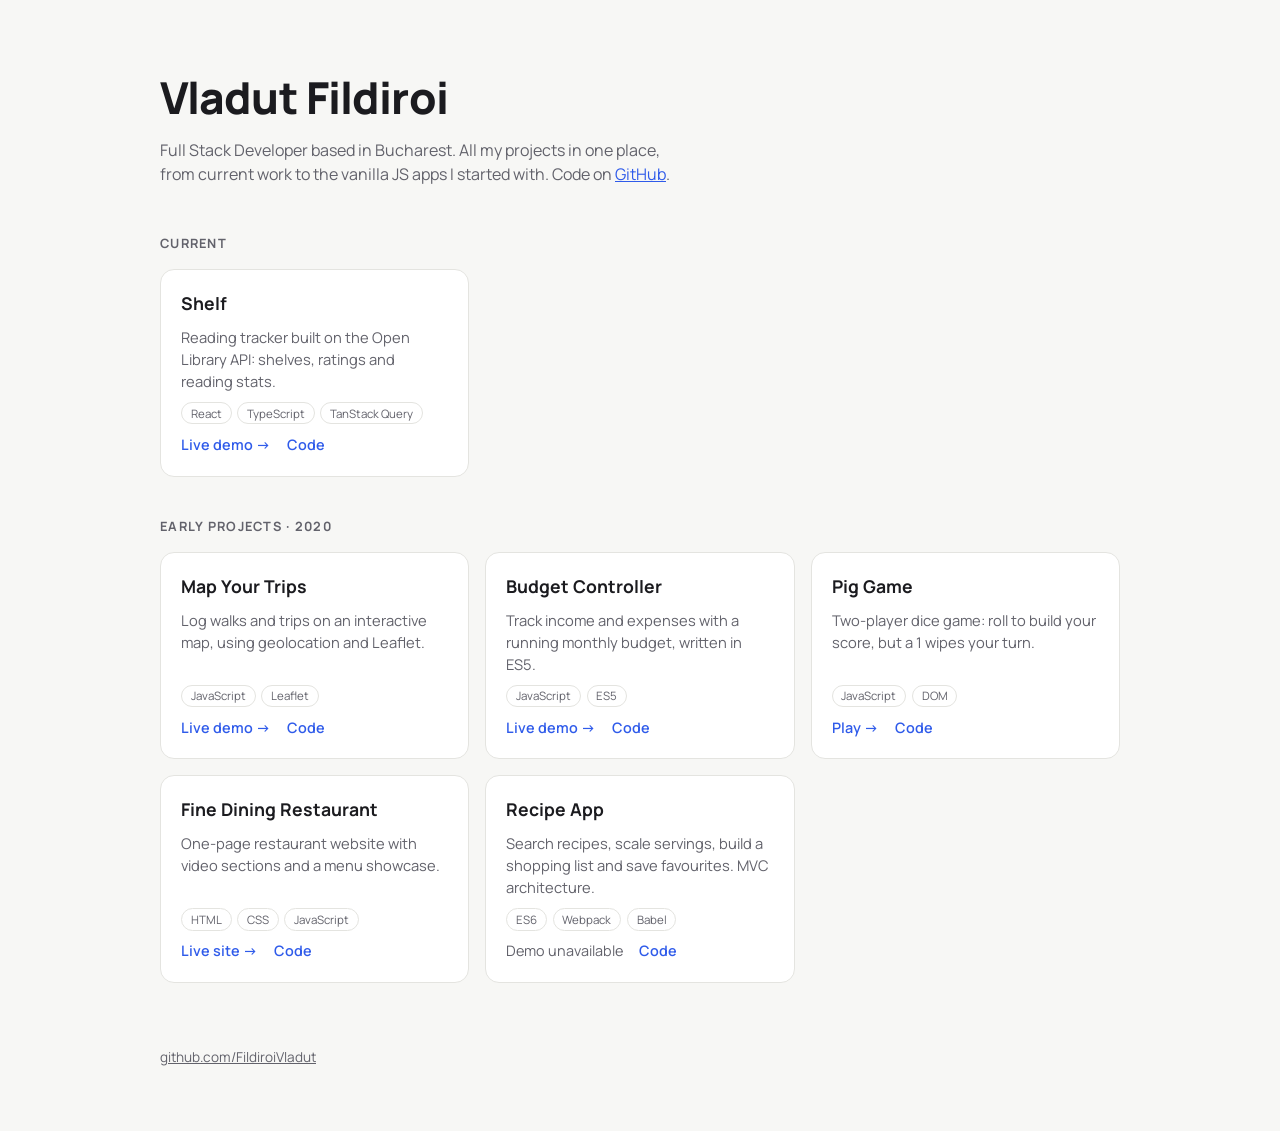
==== index.html @ 04235f8f "Add projects hub page; move restaurant site to /restaurant" ====
<!DOCTYPE html>
<html lang="en">
  <head>
    <meta charset="UTF-8" />
    <meta name="viewport" content="width=device-width, initial-scale=1.0" />
    <title>Vladut Fildiroi · Projects</title>
    <meta name="description" content="Projects by Vladut Fildiroi: web apps, games and experiments." />
    <link rel="preconnect" href="https://fonts.googleapis.com" />
    <link
      href="https://fonts.googleapis.com/css2?family=Manrope:wght@400;600;800&display=swap"
      rel="stylesheet"
    />
    <style>
      :root {
        --bg: #f7f7f5;
        --card: #ffffff;
        --text: #1b1b1f;
        --muted: #62626b;
        --line: #e4e4e0;
        --accent: #2f5bea;
      }
      @media (prefers-color-scheme: dark) {
        :root {
          --bg: #121214;
          --card: #1b1b1f;
          --text: #ececef;
          --muted: #9a9aa3;
          --line: #2a2a30;
          --accent: #7b9bff;
        }
      }
      * { box-sizing: border-box; margin: 0; }
      body {
        font-family: "Manrope", system-ui, sans-serif;
        background: var(--bg);
        color: var(--text);
        line-height: 1.5;
        padding: 4rem 1.25rem;
      }
      main { max-width: 960px; margin: 0 auto; }
      header { margin-bottom: 3rem; }
      h1 { font-size: clamp(2rem, 5vw, 2.75rem); font-weight: 800; letter-spacing: -0.02em; }
      header p { color: var(--muted); margin-top: 0.5rem; max-width: 52ch; }
      header a { color: var(--accent); }
      h2 {
        font-size: 0.8rem; text-transform: uppercase; letter-spacing: 0.1em;
        color: var(--muted); margin: 2.5rem 0 1rem;
      }
      .grid { display: grid; gap: 1rem; grid-template-columns: repeat(auto-fill, minmax(270px, 1fr)); }
      .card {
        background: var(--card); border: 1px solid var(--line); border-radius: 14px;
        padding: 1.25rem; display: flex; flex-direction: column; gap: 0.6rem;
        transition: transform 0.15s ease, border-color 0.15s ease;
      }
      .card:hover { transform: translateY(-2px); border-color: var(--accent); }
      .card h3 { font-size: 1.1rem; }
      .card p { color: var(--muted); font-size: 0.92rem; flex: 1; }
      .tags { display: flex; flex-wrap: wrap; gap: 0.35rem; }
      .tags span {
        font-size: 0.72rem; border: 1px solid var(--line); border-radius: 999px;
        padding: 0.1rem 0.55rem; color: var(--muted);
      }
      .links { display: flex; gap: 1rem; font-weight: 600; font-size: 0.9rem; }
      .links a { color: var(--accent); text-decoration: none; }
      .links a:hover { text-decoration: underline; }
      .links .off { color: var(--muted); font-weight: 400; }
      footer { margin-top: 4rem; color: var(--muted); font-size: 0.85rem; }
      footer a { color: inherit; }
    </style>
  </head>
  <body>
    <main>
      <header>
        <h1>Vladut Fildiroi</h1>
        <p>
          Full Stack Developer based in Bucharest. All my projects in one place, from current work
          to the vanilla JS apps I started with. Code on
          <a href="https://github.com/FildiroiVladut">GitHub</a>.
        </p>
      </header>

      <h2>Current</h2>
      <section class="grid">
        <article class="card">
          <h3>Shelf</h3>
          <p>Reading tracker built on the Open Library API: shelves, ratings and reading stats.</p>
          <div class="tags"><span>React</span><span>TypeScript</span><span>TanStack Query</span></div>
          <div class="links">
            <a href="https://shelf-ashen.vercel.app">Live demo →</a>
            <a href="https://github.com/FildiroiVladut/shelf">Code</a>
          </div>
        </article>
      </section>

      <h2>Early projects · 2020</h2>
      <section class="grid">
        <article class="card">
          <h3>Map Your Trips</h3>
          <p>Log walks and trips on an interactive map, using geolocation and Leaflet.</p>
          <div class="tags"><span>JavaScript</span><span>Leaflet</span></div>
          <div class="links">
            <a href="mapYourTrips/">Live demo →</a>
            <a href="https://github.com/FildiroiVladut/mapYourTrips">Code</a>
          </div>
        </article>
        <article class="card">
          <h3>Budget Controller</h3>
          <p>Track income and expenses with a running monthly budget, written in ES5.</p>
          <div class="tags"><span>JavaScript</span><span>ES5</span></div>
          <div class="links">
            <a href="BudgetControllApp/">Live demo →</a>
            <a href="https://github.com/FildiroiVladut/BudgetControllApp">Code</a>
          </div>
        </article>
        <article class="card">
          <h3>Pig Game</h3>
          <p>Two-player dice game: roll to build your score, but a 1 wipes your turn.</p>
          <div class="tags"><span>JavaScript</span><span>DOM</span></div>
          <div class="links">
            <a href="PigGame/">Play →</a>
            <a href="https://github.com/FildiroiVladut/PigGame">Code</a>
          </div>
        </article>
        <article class="card">
          <h3>Fine Dining Restaurant</h3>
          <p>One-page restaurant website with video sections and a menu showcase.</p>
          <div class="tags"><span>HTML</span><span>CSS</span><span>JavaScript</span></div>
          <div class="links">
            <a href="restaurant/">Live site →</a>
            <a href="https://github.com/FildiroiVladut/fildiroivladut.github.io/tree/master/restaurant">Code</a>
          </div>
        </article>
        <article class="card">
          <h3>Recipe App</h3>
          <p>Search recipes, scale servings, build a shopping list and save favourites. MVC architecture.</p>
          <div class="tags"><span>ES6</span><span>Webpack</span><span>Babel</span></div>
          <div class="links">
            <span class="off">Demo unavailable</span>
            <a href="https://github.com/FildiroiVladut/recipeApp">Code</a>
          </div>
        </article>
      </section>

      <footer>
        <a href="https://github.com/FildiroiVladut">github.com/FildiroiVladut</a>
      </footer>
    </main>
  </body>
</html>
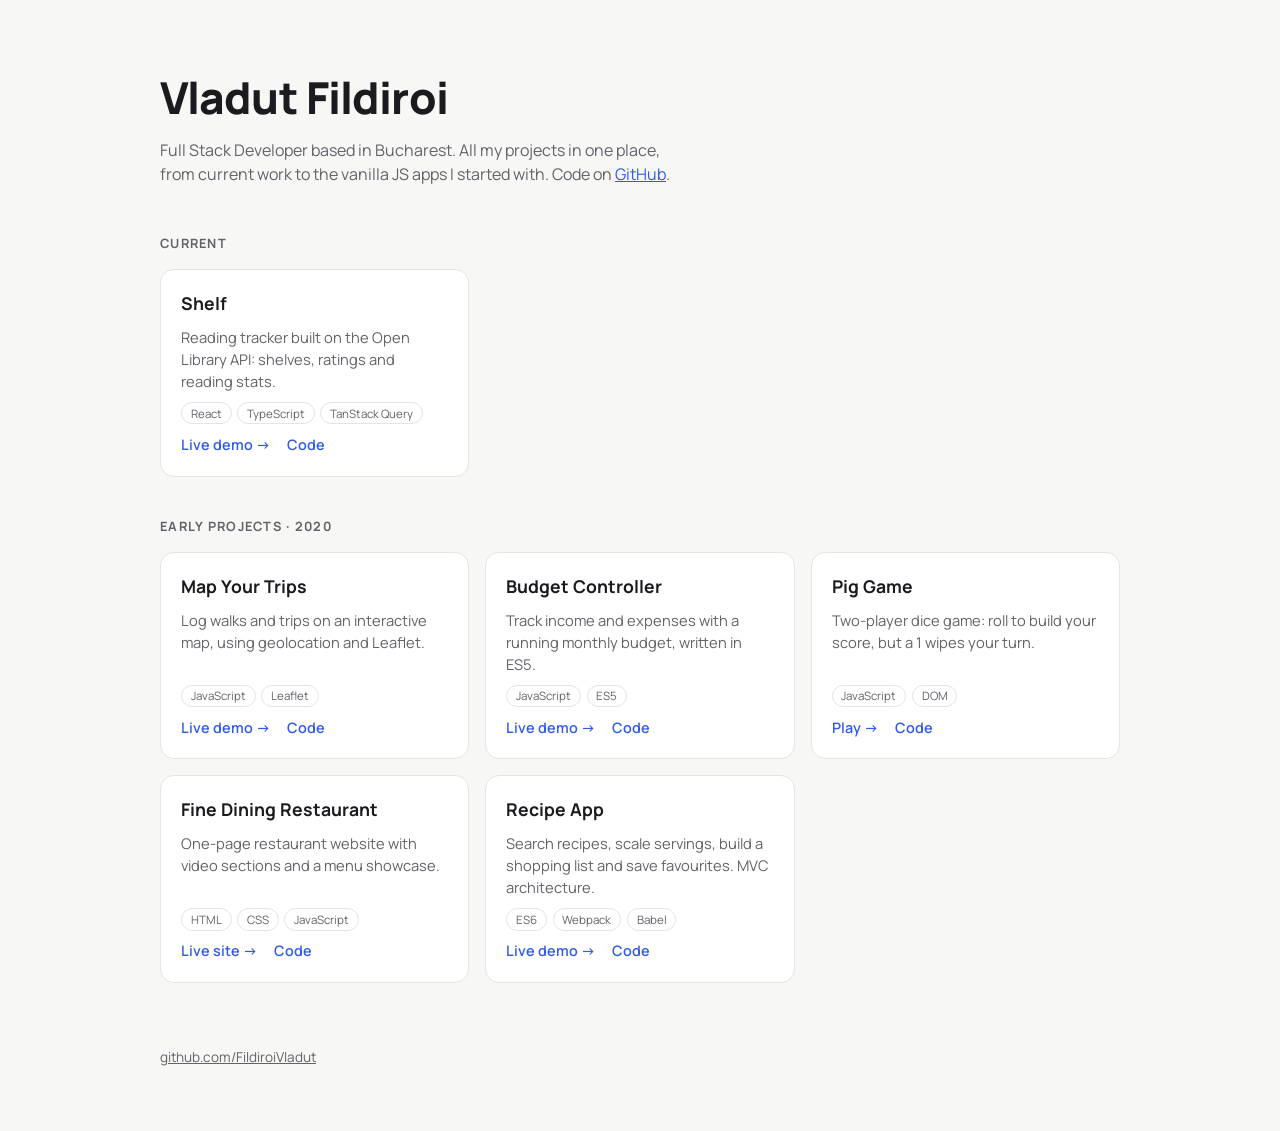
==== commit 4aae892c: "Link recipeApp live demo" ====
--- a/index.html
+++ b/index.html
@@ -63,8 +63,7 @@
       .links { display: flex; gap: 1rem; font-weight: 600; font-size: 0.9rem; }
       .links a { color: var(--accent); text-decoration: none; }
       .links a:hover { text-decoration: underline; }
-      .links .off { color: var(--muted); font-weight: 400; }
-      footer { margin-top: 4rem; color: var(--muted); font-size: 0.85rem; }
+            footer { margin-top: 4rem; color: var(--muted); font-size: 0.85rem; }
       footer a { color: inherit; }
     </style>
   </head>
@@ -135,7 +134,7 @@
           <p>Search recipes, scale servings, build a shopping list and save favourites. MVC architecture.</p>
           <div class="tags"><span>ES6</span><span>Webpack</span><span>Babel</span></div>
           <div class="links">
-            <span class="off">Demo unavailable</span>
+            <a href="recipeApp/">Live demo →</a>
             <a href="https://github.com/FildiroiVladut/recipeApp">Code</a>
           </div>
         </article>
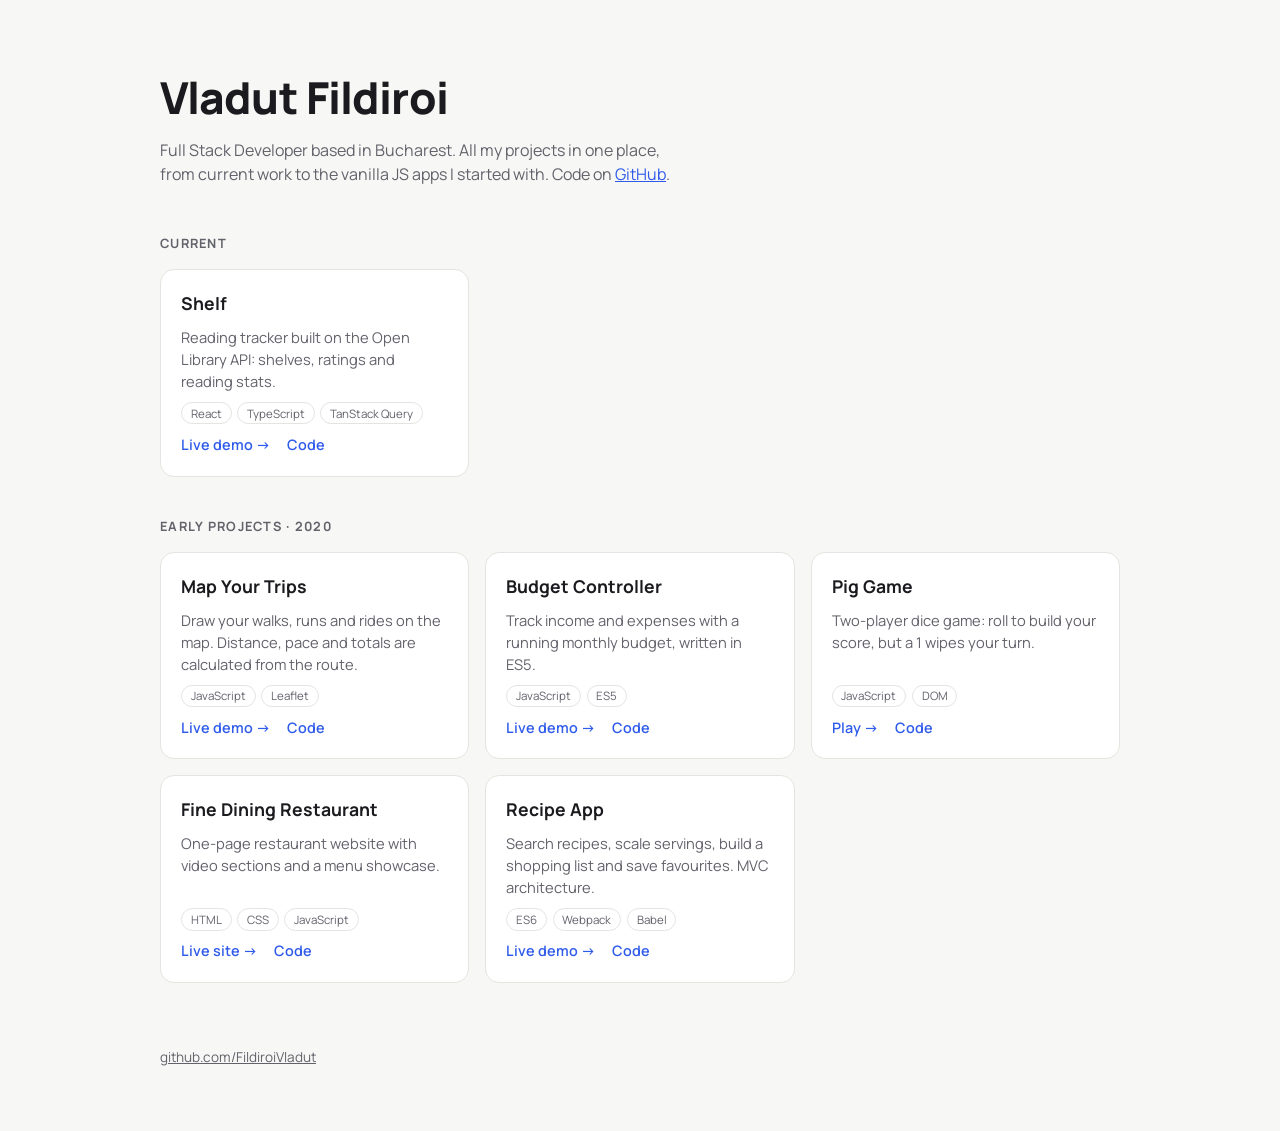
==== commit e8112c3c: "Update Map Your Trips description" ====
--- a/index.html
+++ b/index.html
@@ -95,7 +95,7 @@
       <section class="grid">
         <article class="card">
           <h3>Map Your Trips</h3>
-          <p>Log walks and trips on an interactive map, using geolocation and Leaflet.</p>
+          <p>Draw your walks, runs and rides on the map. Distance, pace and totals are calculated from the route.</p>
           <div class="tags"><span>JavaScript</span><span>Leaflet</span></div>
           <div class="links">
             <a href="mapYourTrips/">Live demo →</a>
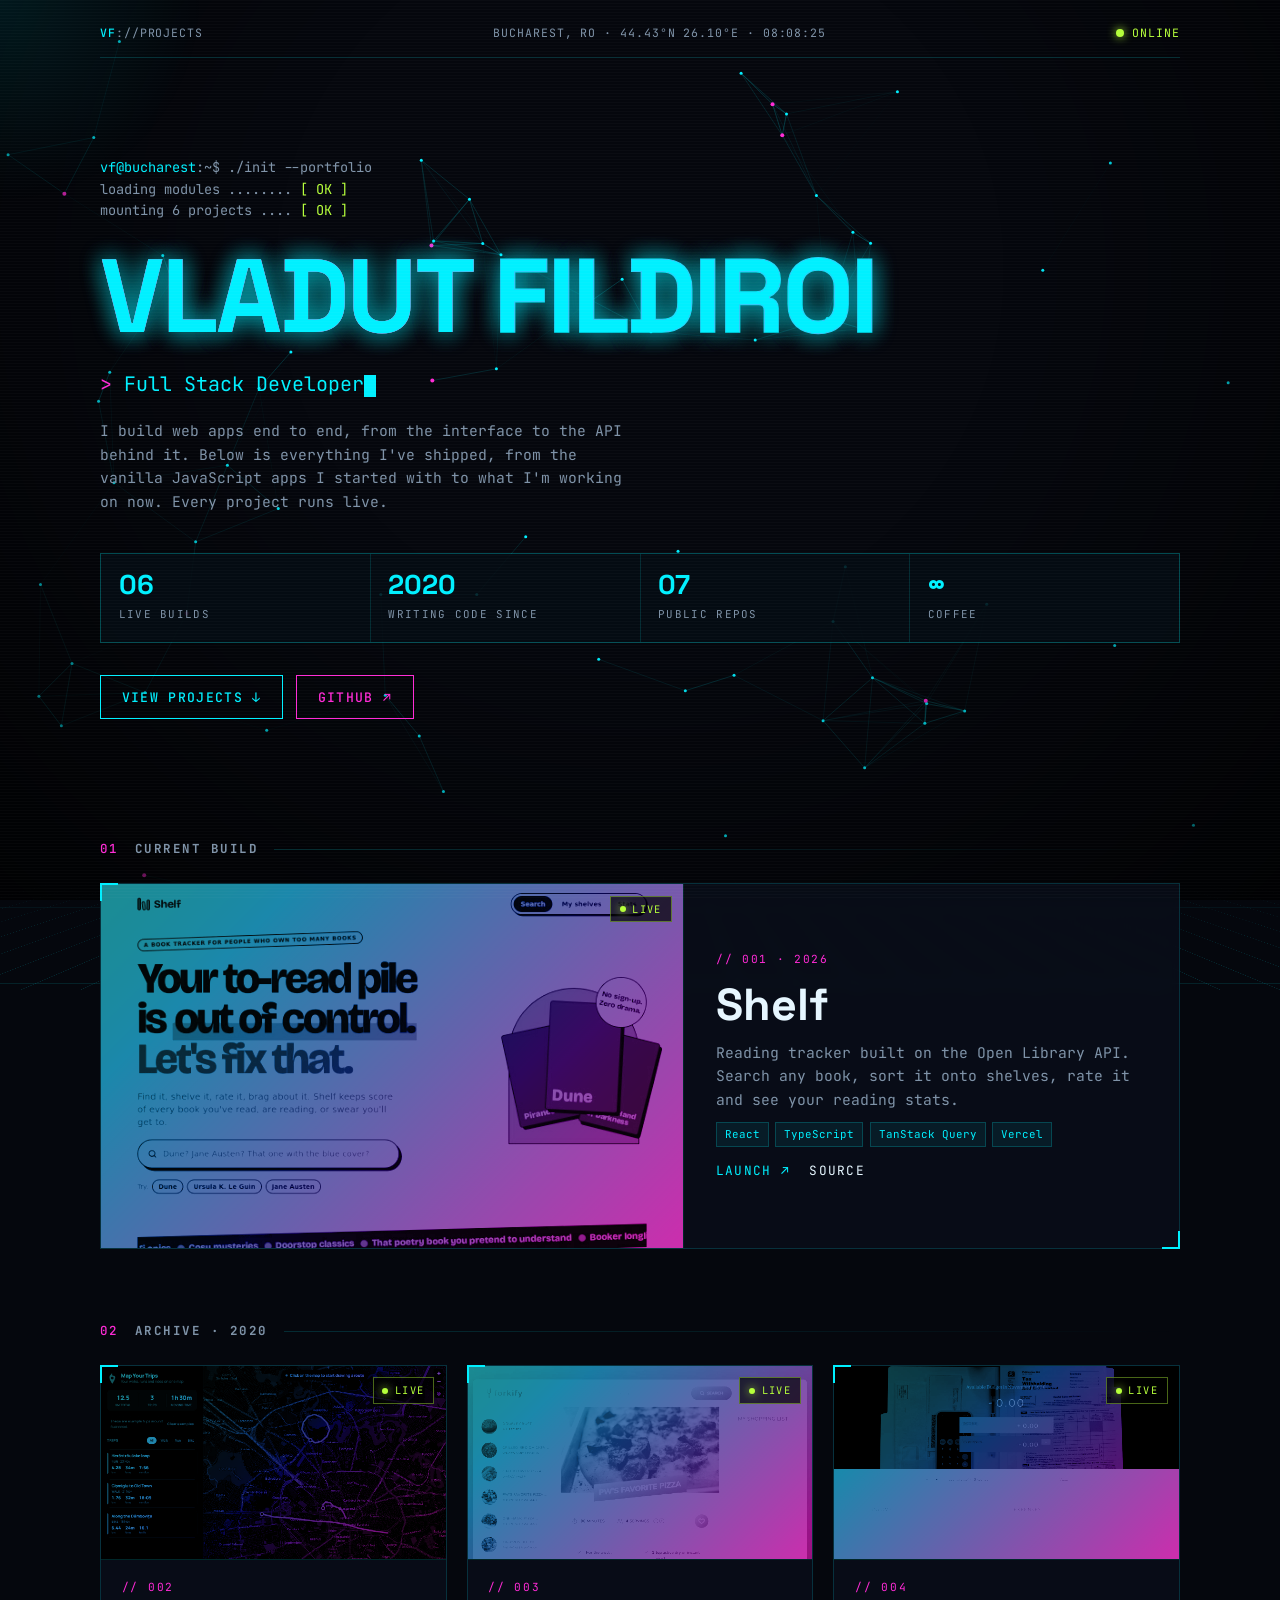
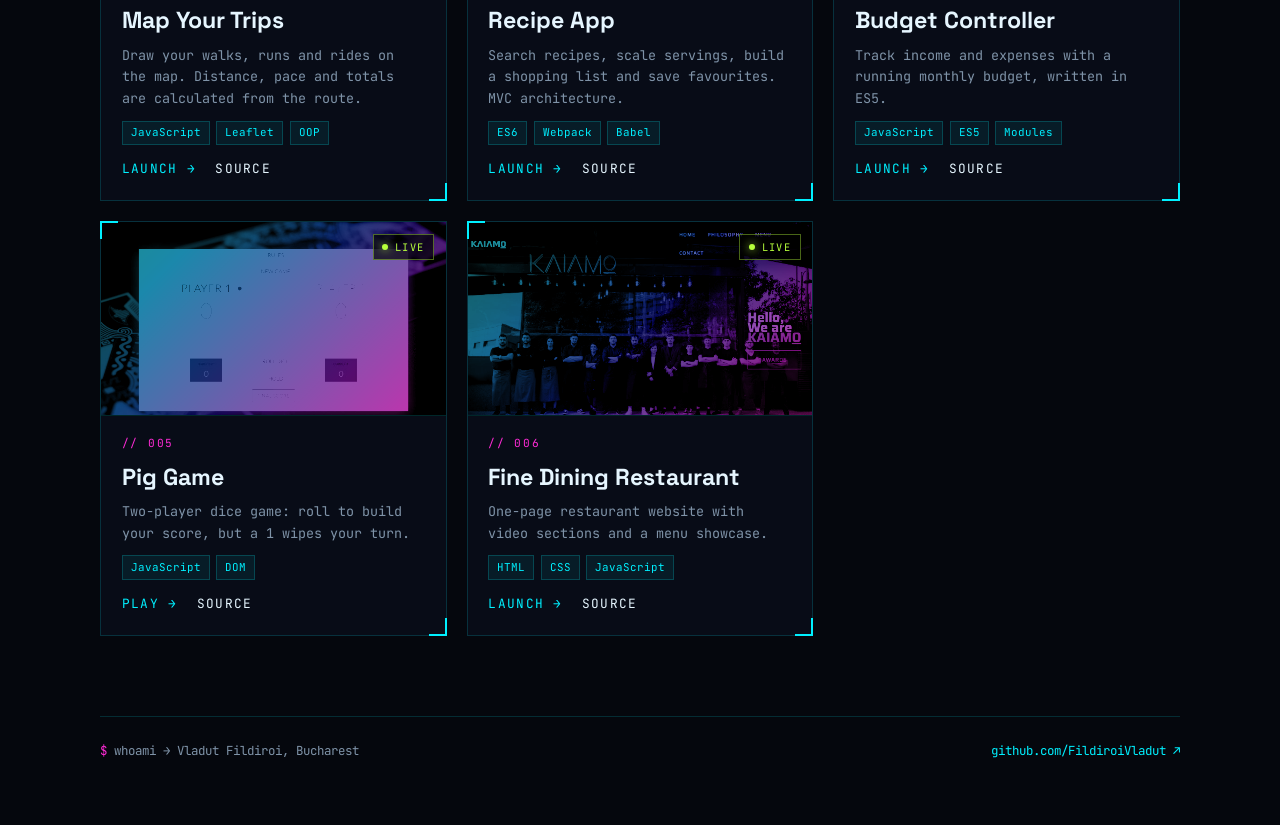
==== commit 0e009caf: "Redesign projects hub with cyber theme and project previews" ====
--- a/index.html
+++ b/index.html
@@ -5,144 +5,545 @@
     <meta name="viewport" content="width=device-width, initial-scale=1.0" />
     <title>Vladut Fildiroi · Projects</title>
     <meta name="description" content="Projects by Vladut Fildiroi: web apps, games and experiments." />
+    <meta name="theme-color" content="#05070d" />
+    <link rel="icon" href="data:image/svg+xml,%3Csvg xmlns='http://www.w3.org/2000/svg' viewBox='0 0 32 32'%3E%3Crect width='32' height='32' rx='6' fill='%2305070d'/%3E%3Cpath d='M7 8l6 16h2l6-16' fill='none' stroke='%2300f0ff' stroke-width='2.5'/%3E%3Cpath d='M22 8v16h4' fill='none' stroke='%23ff2bd6' stroke-width='2.5'/%3E%3C/svg%3E" />
     <link rel="preconnect" href="https://fonts.googleapis.com" />
+    <link rel="preconnect" href="https://fonts.gstatic.com" crossorigin />
     <link
-      href="https://fonts.googleapis.com/css2?family=Manrope:wght@400;600;800&display=swap"
+      href="https://fonts.googleapis.com/css2?family=JetBrains+Mono:wght@400;500;700&family=Space+Grotesk:wght@500;700&display=swap"
       rel="stylesheet"
     />
     <style>
       :root {
-        --bg: #f7f7f5;
-        --card: #ffffff;
-        --text: #1b1b1f;
-        --muted: #62626b;
-        --line: #e4e4e0;
-        --accent: #2f5bea;
-      }
-      @media (prefers-color-scheme: dark) {
-        :root {
-          --bg: #121214;
-          --card: #1b1b1f;
-          --text: #ececef;
-          --muted: #9a9aa3;
-          --line: #2a2a30;
-          --accent: #7b9bff;
-        }
-      }
-      * { box-sizing: border-box; margin: 0; }
+        --bg: #05070d;
+        --panel: rgba(10, 16, 28, 0.72);
+        --line: rgba(0, 240, 255, 0.16);
+        --text: #e6f6ff;
+        --muted: #7f93a8;
+        --cyan: #00f0ff;
+        --magenta: #ff2bd6;
+        --lime: #b6ff3b;
+        --mono: "JetBrains Mono", ui-monospace, monospace;
+        --display: "Space Grotesk", system-ui, sans-serif;
+      }
+      * { box-sizing: border-box; margin: 0; padding: 0; }
+      html { scroll-behavior: smooth; }
       body {
-        font-family: "Manrope", system-ui, sans-serif;
         background: var(--bg);
         color: var(--text);
-        line-height: 1.5;
-        padding: 4rem 1.25rem;
-      }
-      main { max-width: 960px; margin: 0 auto; }
-      header { margin-bottom: 3rem; }
-      h1 { font-size: clamp(2rem, 5vw, 2.75rem); font-weight: 800; letter-spacing: -0.02em; }
-      header p { color: var(--muted); margin-top: 0.5rem; max-width: 52ch; }
-      header a { color: var(--accent); }
-      h2 {
-        font-size: 0.8rem; text-transform: uppercase; letter-spacing: 0.1em;
-        color: var(--muted); margin: 2.5rem 0 1rem;
-      }
-      .grid { display: grid; gap: 1rem; grid-template-columns: repeat(auto-fill, minmax(270px, 1fr)); }
+        font-family: var(--mono);
+        line-height: 1.6;
+        min-height: 100vh;
+        overflow-x: hidden;
+      }
+      ::selection { background: var(--magenta); color: #000; }
+      a { color: inherit; }
+
+      /* ---------- background layers ---------- */
+      #net { position: fixed; inset: 0; z-index: 0; }
+      .grid-floor {
+        position: fixed; left: -50%; right: -50%; bottom: -10vh; height: 55vh; z-index: 0;
+        background-image:
+          linear-gradient(var(--line) 1px, transparent 1px),
+          linear-gradient(90deg, var(--line) 1px, transparent 1px);
+        background-size: 60px 60px;
+        transform: perspective(500px) rotateX(62deg);
+        transform-origin: bottom;
+        mask-image: linear-gradient(to top, #000 10%, transparent 85%);
+        animation: floor 3s linear infinite;
+        pointer-events: none;
+      }
+      @keyframes floor { to { background-position: 0 60px; } }
+      .scanlines {
+        position: fixed; inset: 0; z-index: 50; pointer-events: none;
+        background: repeating-linear-gradient(to bottom, rgba(255,255,255,0.025) 0 1px, transparent 1px 3px);
+      }
+      .vignette {
+        position: fixed; inset: 0; z-index: 1; pointer-events: none;
+        background: radial-gradient(ellipse at 50% 30%, transparent 40%, rgba(0,0,0,0.75));
+      }
+      .cursor-glow {
+        position: fixed; width: 480px; height: 480px; left: 0; top: 0; z-index: 1;
+        border-radius: 50%; pointer-events: none; translate: -50% -50%;
+        background: radial-gradient(circle, rgba(0,240,255,0.09), transparent 60%);
+      }
+
+      /* ---------- layout ---------- */
+      main { position: relative; z-index: 2; max-width: 1120px; margin: 0 auto; padding: 1.5rem 1.25rem 4rem; }
+
+      .topbar {
+        display: flex; justify-content: space-between; align-items: center; gap: 1rem;
+        font-size: 0.72rem; color: var(--muted); letter-spacing: 0.08em; text-transform: uppercase;
+        border-bottom: 1px solid var(--line); padding-bottom: 0.9rem;
+      }
+      .topbar b { color: var(--cyan); font-weight: 500; }
+      .status { display: inline-flex; align-items: center; gap: 0.5rem; color: var(--lime); }
+      .dot { width: 8px; height: 8px; border-radius: 50%; background: currentColor; box-shadow: 0 0 10px currentColor; animation: blink 1.6s steps(2) infinite; }
+      @keyframes blink { 50% { opacity: 0.25; } }
+
+      /* ---------- hero ---------- */
+      .hero { padding: clamp(3.5rem, 11vh, 7rem) 0 3rem; }
+      .boot { color: var(--muted); font-size: 0.85rem; min-height: 5.2em; white-space: pre-line; }
+      .boot .ok { color: var(--lime); }
+      .boot .c { color: var(--cyan); }
+      .caret { display: inline-block; width: 0.6em; height: 1.1em; background: var(--cyan); vertical-align: text-bottom; animation: blink 1s steps(2) infinite; }
+
+      .name {
+        position: relative; display: inline-block;
+        font-family: var(--display); font-weight: 700; text-transform: uppercase;
+        font-size: clamp(2.8rem, 9vw, 6.5rem); line-height: 0.95; letter-spacing: -0.02em;
+        margin: 1.2rem 0 1.4rem;
+        text-shadow: 0 0 24px rgba(0, 240, 255, 0.35);
+      }
+      .name::before, .name::after {
+        content: attr(data-text); position: absolute; inset: 0; pointer-events: none;
+      }
+      .name::before { color: var(--magenta); animation: glitch 3.2s infinite steps(1); }
+      .name::after { color: var(--cyan); animation: glitch 2.7s infinite steps(1) reverse; }
+      @keyframes glitch {
+        0%, 86%, 100% { clip-path: inset(100% 0 0 0); transform: none; }
+        87% { clip-path: inset(12% 0 70% 0); transform: translate(-6px, 0); }
+        89% { clip-path: inset(55% 0 20% 0); transform: translate(5px, 0); }
+        91% { clip-path: inset(30% 0 50% 0); transform: translate(-3px, 0); }
+        93% { clip-path: inset(80% 0 4% 0); transform: translate(4px, 0); }
+      }
+      .name .accent { color: transparent; -webkit-text-stroke: 1.5px var(--cyan); }
+
+      .role { font-size: clamp(1rem, 2.2vw, 1.25rem); color: var(--text); }
+      .role .prompt { color: var(--magenta); }
+      #role-text { color: var(--cyan); }
+      .bio { color: var(--muted); max-width: 60ch; margin-top: 1.2rem; font-size: 0.92rem; }
+
+      .hud {
+        display: grid; grid-template-columns: repeat(4, 1fr); gap: 1px; margin-top: 2.5rem;
+        background: var(--line); border: 1px solid var(--line);
+      }
+      .hud div { background: rgba(5, 7, 13, 0.85); padding: 1rem 1.1rem; }
+      .hud strong { display: block; font-family: var(--display); font-size: 1.7rem; color: var(--cyan); line-height: 1.1; }
+      .hud span { font-size: 0.68rem; color: var(--muted); text-transform: uppercase; letter-spacing: 0.12em; }
+
+      .cta { display: flex; flex-wrap: wrap; gap: 0.8rem; margin-top: 2rem; }
+      .btn {
+        --c: var(--cyan);
+        position: relative; display: inline-flex; align-items: center; gap: 0.6rem;
+        padding: 0.8rem 1.3rem; font: 500 0.82rem var(--mono); text-transform: uppercase; letter-spacing: 0.1em;
+        color: var(--c); text-decoration: none; border: 1px solid var(--c);
+        transition: background 0.2s, color 0.2s, box-shadow 0.2s;
+      }
+      .btn:hover { background: var(--c); color: #000; box-shadow: 0 0 30px var(--c); }
+      .btn--alt { --c: var(--magenta); }
+
+      /* ---------- sections ---------- */
+      .section-title {
+        display: flex; align-items: center; gap: 1rem; margin: 4.5rem 0 1.5rem;
+        font-size: 0.78rem; letter-spacing: 0.2em; text-transform: uppercase; color: var(--muted);
+      }
+      .section-title b { color: var(--magenta); font-weight: 500; }
+      .section-title::after { content: ""; flex: 1; height: 1px; background: linear-gradient(90deg, var(--line), transparent); }
+
+      .grid { display: grid; gap: 1.25rem; grid-template-columns: repeat(auto-fill, minmax(320px, 1fr)); }
+
+      /* ---------- cards ---------- */
       .card {
-        background: var(--card); border: 1px solid var(--line); border-radius: 14px;
-        padding: 1.25rem; display: flex; flex-direction: column; gap: 0.6rem;
-        transition: transform 0.15s ease, border-color 0.15s ease;
-      }
-      .card:hover { transform: translateY(-2px); border-color: var(--accent); }
-      .card h3 { font-size: 1.1rem; }
-      .card p { color: var(--muted); font-size: 0.92rem; flex: 1; }
-      .tags { display: flex; flex-wrap: wrap; gap: 0.35rem; }
-      .tags span {
-        font-size: 0.72rem; border: 1px solid var(--line); border-radius: 999px;
-        padding: 0.1rem 0.55rem; color: var(--muted);
-      }
-      .links { display: flex; gap: 1rem; font-weight: 600; font-size: 0.9rem; }
-      .links a { color: var(--accent); text-decoration: none; }
-      .links a:hover { text-decoration: underline; }
-            footer { margin-top: 4rem; color: var(--muted); font-size: 0.85rem; }
-      footer a { color: inherit; }
+        --mx: 50%; --my: 50%;
+        position: relative; display: flex; flex-direction: column;
+        background: var(--panel); border: 1px solid var(--line);
+        backdrop-filter: blur(6px);
+        transform-style: preserve-3d;
+        transition: transform 0.25s ease, border-color 0.25s, box-shadow 0.25s;
+        opacity: 0; translate: 0 24px;
+      }
+      .card.in { opacity: 1; translate: 0 0; transition: transform 0.25s ease, border-color 0.25s, box-shadow 0.25s, opacity 0.6s, translate 0.6s; }
+      .card::before {
+        /* spotlight that follows the cursor */
+        content: ""; position: absolute; inset: 0; pointer-events: none; z-index: 2; opacity: 0; transition: opacity 0.3s;
+        background: radial-gradient(400px circle at var(--mx) var(--my), rgba(0,240,255,0.12), transparent 45%);
+      }
+      .card:hover::before { opacity: 1; }
+      .card:hover { border-color: rgba(0, 240, 255, 0.6); box-shadow: 0 0 0 1px rgba(0,240,255,0.15), 0 20px 60px -20px rgba(0,240,255,0.35); }
+      /* corner brackets */
+      .card > .corners { position: absolute; inset: -1px; pointer-events: none; z-index: 3; }
+      .corners::before, .corners::after {
+        content: ""; position: absolute; width: 16px; height: 16px; border: 2px solid var(--cyan);
+        transition: width 0.3s, height 0.3s;
+      }
+      .corners::before { top: 0; left: 0; border-right: 0; border-bottom: 0; }
+      .corners::after { bottom: 0; right: 0; border-left: 0; border-top: 0; }
+      .card:hover .corners::before, .card:hover .corners::after { width: 34px; height: 34px; }
+
+      .shot { position: relative; aspect-ratio: 16 / 9; overflow: hidden; border-bottom: 1px solid var(--line); background: #000; }
+      .shot img {
+        width: 100%; height: 100%; object-fit: cover; object-position: top; display: block;
+        filter: grayscale(1) contrast(1.35) brightness(0.42);
+        transition: filter 0.5s, transform 0.6s;
+      }
+      .shot::before {
+        /* duotone tint while idle */
+        content: ""; position: absolute; inset: 0; z-index: 1; mix-blend-mode: color;
+        background: linear-gradient(135deg, var(--cyan), var(--magenta)); opacity: 0.75; transition: opacity 0.5s;
+      }
+      .shot::after {
+        /* sweeping scan bar */
+        content: ""; position: absolute; left: 0; right: 0; height: 30%; top: -30%; z-index: 2;
+        background: linear-gradient(to bottom, transparent, rgba(0,240,255,0.25), transparent);
+      }
+      .card:hover .shot img { filter: none; transform: scale(1.04); }
+      .card:hover .shot::before { opacity: 0; }
+      .card:hover .shot::after { animation: scan 1.1s ease-out; }
+      @keyframes scan { to { top: 100%; } }
+
+      .badge {
+        position: absolute; top: 0.7rem; right: 0.7rem; z-index: 3;
+        display: inline-flex; align-items: center; gap: 0.4rem;
+        font-size: 0.65rem; letter-spacing: 0.14em; padding: 0.25rem 0.55rem;
+        background: rgba(0,0,0,0.7); color: var(--lime); border: 1px solid rgba(182,255,59,0.4);
+      }
+      .badge .dot { width: 6px; height: 6px; }
+
+      .body { padding: 1.2rem 1.3rem 1.3rem; display: flex; flex-direction: column; gap: 0.7rem; flex: 1; transform: translateZ(30px); }
+      .idx { font-size: 0.7rem; color: var(--magenta); letter-spacing: 0.15em; }
+      .card h3 { font-family: var(--display); font-size: 1.45rem; line-height: 1.1; }
+      .card p { color: var(--muted); font-size: 0.84rem; flex: 1; }
+      .tags { display: flex; flex-wrap: wrap; gap: 0.4rem; }
+      .tags span { font-size: 0.68rem; color: var(--cyan); padding: 0.15rem 0.5rem; background: rgba(0,240,255,0.07); border: 1px solid rgba(0,240,255,0.2); }
+      .links { display: flex; gap: 1.2rem; font-size: 0.8rem; text-transform: uppercase; letter-spacing: 0.1em; margin-top: 0.2rem; }
+      .links a { text-decoration: none; color: var(--text); position: relative; }
+      .links a::after { content: ""; position: absolute; left: 0; bottom: -3px; width: 0; height: 1px; background: currentColor; transition: width 0.25s; }
+      .links a:hover { color: var(--cyan); }
+      .links a:hover::after { width: 100%; }
+      .links a:first-child { color: var(--cyan); }
+
+      /* featured card spans the row on wide screens */
+      .card--featured { grid-column: 1 / -1; flex-direction: row; }
+      .card--featured .shot { flex: 1.35; aspect-ratio: auto; min-height: 340px; border-bottom: 0; border-right: 1px solid var(--line); }
+      .card--featured .body { flex: 1; padding: 2rem; justify-content: center; }
+      .card--featured h3 { font-size: clamp(2rem, 4vw, 2.8rem); }
+      .card--featured p { flex: 0; font-size: 0.92rem; }
+
+      /* ---------- footer ---------- */
+      footer {
+        margin-top: 5rem; padding-top: 1.5rem; border-top: 1px solid var(--line);
+        display: flex; flex-wrap: wrap; justify-content: space-between; gap: 1rem;
+        font-size: 0.78rem; color: var(--muted);
+      }
+      footer .prompt { color: var(--magenta); }
+      footer a { color: var(--cyan); text-decoration: none; }
+      footer a:hover { text-decoration: underline; }
+
+      @media (max-width: 760px) {
+        .hud { grid-template-columns: repeat(2, 1fr); }
+        .card--featured { flex-direction: column; }
+        .card--featured .shot { min-height: 0; aspect-ratio: 16 / 9; border-right: 0; border-bottom: 1px solid var(--line); }
+        .card--featured .body { padding: 1.3rem; }
+        .topbar .hide-sm { display: none; }
+        .grid { grid-template-columns: 1fr; }
+        .cursor-glow { display: none; }
+      }
+
+      @media (prefers-reduced-motion: reduce) {
+        *, *::before, *::after { animation: none !important; transition: none !important; }
+        .card { opacity: 1; translate: none; }
+      }
     </style>
   </head>
   <body>
+    <canvas id="net" aria-hidden="true"></canvas>
+    <div class="grid-floor" aria-hidden="true"></div>
+    <div class="vignette" aria-hidden="true"></div>
+    <div class="cursor-glow" id="glow" aria-hidden="true"></div>
+    <div class="scanlines" aria-hidden="true"></div>
+
     <main>
-      <header>
-        <h1>Vladut Fildiroi</h1>
-        <p>
-          Full Stack Developer based in Bucharest. All my projects in one place, from current work
-          to the vanilla JS apps I started with. Code on
-          <a href="https://github.com/FildiroiVladut">GitHub</a>.
+      <div class="topbar">
+        <span><b>VF</b>://projects</span>
+        <span class="hide-sm">Bucharest, RO · 44.43°N 26.10°E · <span id="clock">--:--:--</span></span>
+        <span class="status"><span class="dot"></span>Online</span>
+      </div>
+
+      <section class="hero">
+        <div class="boot" id="boot" aria-hidden="true"></div>
+        <h1 class="name" data-text="Vladut Fildiroi">Vladut <span class="accent">Fildiroi</span></h1>
+        <p class="role"><span class="prompt">&gt;</span> <span id="role-text">Full Stack Developer</span><span class="caret"></span></p>
+        <p class="bio">
+          I build web apps end to end, from the interface to the API behind it. Below is everything
+          I've shipped, from the vanilla JavaScript apps I started with to what I'm working on now.
+          Every project runs live.
         </p>
-      </header>
-
-      <h2>Current</h2>
+
+        <div class="hud">
+          <div><strong data-count="6">0</strong><span>Live builds</span></div>
+          <div><strong data-count="2020">0</strong><span>Writing code since</span></div>
+          <div><strong data-count="7">0</strong><span>Public repos</span></div>
+          <div><strong>&infin;</strong><span>Coffee</span></div>
+        </div>
+
+        <div class="cta">
+          <a class="btn" href="#projects">View projects ↓</a>
+          <a class="btn btn--alt" href="https://github.com/FildiroiVladut" target="_blank" rel="noopener">GitHub ↗</a>
+        </div>
+      </section>
+
+      <h2 class="section-title" id="projects"><b>01</b> Current build</h2>
+      <section class="grid">
+        <article class="card card--featured">
+          <span class="corners"></span>
+          <div class="shot">
+            <span class="badge"><span class="dot"></span>LIVE</span>
+            <img src="assets/shelf.jpg" alt="Shelf home page" loading="lazy" />
+          </div>
+          <div class="body">
+            <span class="idx">// 001 · 2026</span>
+            <h3>Shelf</h3>
+            <p>Reading tracker built on the Open Library API. Search any book, sort it onto shelves, rate it and see your reading stats.</p>
+            <div class="tags"><span>React</span><span>TypeScript</span><span>TanStack Query</span><span>Vercel</span></div>
+            <div class="links">
+              <a href="https://shelf-ashen.vercel.app" target="_blank" rel="noopener">Launch ↗</a>
+              <a href="https://github.com/FildiroiVladut/shelf" target="_blank" rel="noopener">Source</a>
+            </div>
+          </div>
+        </article>
+      </section>
+
+      <h2 class="section-title"><b>02</b> Archive · 2020</h2>
       <section class="grid">
         <article class="card">
-          <h3>Shelf</h3>
-          <p>Reading tracker built on the Open Library API: shelves, ratings and reading stats.</p>
-          <div class="tags"><span>React</span><span>TypeScript</span><span>TanStack Query</span></div>
-          <div class="links">
-            <a href="https://shelf-ashen.vercel.app">Live demo →</a>
-            <a href="https://github.com/FildiroiVladut/shelf">Code</a>
+          <span class="corners"></span>
+          <div class="shot">
+            <span class="badge"><span class="dot"></span>LIVE</span>
+            <img src="assets/trips.jpg" alt="Map Your Trips with routes drawn over Bucharest" loading="lazy" />
+          </div>
+          <div class="body">
+            <span class="idx">// 002</span>
+            <h3>Map Your Trips</h3>
+            <p>Draw your walks, runs and rides on the map. Distance, pace and totals are calculated from the route.</p>
+            <div class="tags"><span>JavaScript</span><span>Leaflet</span><span>OOP</span></div>
+            <div class="links">
+              <a href="mapYourTrips/">Launch →</a>
+              <a href="https://github.com/FildiroiVladut/mapYourTrips" target="_blank" rel="noopener">Source</a>
+            </div>
+          </div>
+        </article>
+        <article class="card">
+          <span class="corners"></span>
+          <div class="shot">
+            <span class="badge"><span class="dot"></span>LIVE</span>
+            <img src="assets/recipe.jpg" alt="Recipe App showing a pizza recipe" loading="lazy" />
+          </div>
+          <div class="body">
+            <span class="idx">// 003</span>
+            <h3>Recipe App</h3>
+            <p>Search recipes, scale servings, build a shopping list and save favourites. MVC architecture.</p>
+            <div class="tags"><span>ES6</span><span>Webpack</span><span>Babel</span></div>
+            <div class="links">
+              <a href="recipeApp/">Launch →</a>
+              <a href="https://github.com/FildiroiVladut/recipeApp" target="_blank" rel="noopener">Source</a>
+            </div>
+          </div>
+        </article>
+        <article class="card">
+          <span class="corners"></span>
+          <div class="shot">
+            <span class="badge"><span class="dot"></span>LIVE</span>
+            <img src="assets/budget.jpg" alt="Budget Controller" loading="lazy" />
+          </div>
+          <div class="body">
+            <span class="idx">// 004</span>
+            <h3>Budget Controller</h3>
+            <p>Track income and expenses with a running monthly budget, written in ES5.</p>
+            <div class="tags"><span>JavaScript</span><span>ES5</span><span>Modules</span></div>
+            <div class="links">
+              <a href="BudgetControllApp/">Launch →</a>
+              <a href="https://github.com/FildiroiVladut/BudgetControllApp" target="_blank" rel="noopener">Source</a>
+            </div>
+          </div>
+        </article>
+        <article class="card">
+          <span class="corners"></span>
+          <div class="shot">
+            <span class="badge"><span class="dot"></span>LIVE</span>
+            <img src="assets/pig.jpg" alt="Pig Game" loading="lazy" />
+          </div>
+          <div class="body">
+            <span class="idx">// 005</span>
+            <h3>Pig Game</h3>
+            <p>Two-player dice game: roll to build your score, but a 1 wipes your turn.</p>
+            <div class="tags"><span>JavaScript</span><span>DOM</span></div>
+            <div class="links">
+              <a href="PigGame/">Play →</a>
+              <a href="https://github.com/FildiroiVladut/PigGame" target="_blank" rel="noopener">Source</a>
+            </div>
+          </div>
+        </article>
+        <article class="card">
+          <span class="corners"></span>
+          <div class="shot">
+            <span class="badge"><span class="dot"></span>LIVE</span>
+            <img src="assets/restaurant.jpg" alt="Fine Dining Restaurant website" loading="lazy" />
+          </div>
+          <div class="body">
+            <span class="idx">// 006</span>
+            <h3>Fine Dining Restaurant</h3>
+            <p>One-page restaurant website with video sections and a menu showcase.</p>
+            <div class="tags"><span>HTML</span><span>CSS</span><span>JavaScript</span></div>
+            <div class="links">
+              <a href="restaurant/">Launch →</a>
+              <a href="https://github.com/FildiroiVladut/fildiroivladut.github.io/tree/master/restaurant" target="_blank" rel="noopener">Source</a>
+            </div>
           </div>
         </article>
       </section>
 
-      <h2>Early projects · 2020</h2>
-      <section class="grid">
-        <article class="card">
-          <h3>Map Your Trips</h3>
-          <p>Draw your walks, runs and rides on the map. Distance, pace and totals are calculated from the route.</p>
-          <div class="tags"><span>JavaScript</span><span>Leaflet</span></div>
-          <div class="links">
-            <a href="mapYourTrips/">Live demo →</a>
-            <a href="https://github.com/FildiroiVladut/mapYourTrips">Code</a>
-          </div>
-        </article>
-        <article class="card">
-          <h3>Budget Controller</h3>
-          <p>Track income and expenses with a running monthly budget, written in ES5.</p>
-          <div class="tags"><span>JavaScript</span><span>ES5</span></div>
-          <div class="links">
-            <a href="BudgetControllApp/">Live demo →</a>
-            <a href="https://github.com/FildiroiVladut/BudgetControllApp">Code</a>
-          </div>
-        </article>
-        <article class="card">
-          <h3>Pig Game</h3>
-          <p>Two-player dice game: roll to build your score, but a 1 wipes your turn.</p>
-          <div class="tags"><span>JavaScript</span><span>DOM</span></div>
-          <div class="links">
-            <a href="PigGame/">Play →</a>
-            <a href="https://github.com/FildiroiVladut/PigGame">Code</a>
-          </div>
-        </article>
-        <article class="card">
-          <h3>Fine Dining Restaurant</h3>
-          <p>One-page restaurant website with video sections and a menu showcase.</p>
-          <div class="tags"><span>HTML</span><span>CSS</span><span>JavaScript</span></div>
-          <div class="links">
-            <a href="restaurant/">Live site →</a>
-            <a href="https://github.com/FildiroiVladut/fildiroivladut.github.io/tree/master/restaurant">Code</a>
-          </div>
-        </article>
-        <article class="card">
-          <h3>Recipe App</h3>
-          <p>Search recipes, scale servings, build a shopping list and save favourites. MVC architecture.</p>
-          <div class="tags"><span>ES6</span><span>Webpack</span><span>Babel</span></div>
-          <div class="links">
-            <a href="recipeApp/">Live demo →</a>
-            <a href="https://github.com/FildiroiVladut/recipeApp">Code</a>
-          </div>
-        </article>
-      </section>
-
       <footer>
-        <a href="https://github.com/FildiroiVladut">github.com/FildiroiVladut</a>
+        <span><span class="prompt">$</span> whoami → Vladut Fildiroi, Bucharest</span>
+        <a href="https://github.com/FildiroiVladut" target="_blank" rel="noopener">github.com/FildiroiVladut ↗</a>
       </footer>
     </main>
+
+    <script>
+      const reduced = matchMedia("(prefers-reduced-motion: reduce)").matches;
+
+      /* ---- clock ---- */
+      const clock = document.getElementById("clock");
+      const tick = () => (clock.textContent = new Date().toLocaleTimeString("en-GB", { timeZone: "Europe/Bucharest" }));
+      tick(); setInterval(tick, 1000);
+
+      /* ---- boot sequence ---- */
+      const bootLines = [
+        '<span class="c">vf@bucharest</span>:~$ ./init --portfolio',
+        'loading modules ........ <span class="ok">[ OK ]</span>',
+        'mounting 6 projects .... <span class="ok">[ OK ]</span>',
+      ];
+      const boot = document.getElementById("boot");
+      if (reduced) boot.innerHTML = bootLines.join("\n");
+      else {
+        let i = 0;
+        const next = () => {
+          if (i >= bootLines.length) return;
+          boot.innerHTML += (i ? "\n" : "") + bootLines[i++];
+          setTimeout(next, 380);
+        };
+        setTimeout(next, 200);
+      }
+
+      /* ---- rotating role with typewriter ---- */
+      const roles = ["Full Stack Developer", "React + TypeScript", "Node.js & APIs", "Ships things that work"];
+      const roleEl = document.getElementById("role-text");
+      if (!reduced) {
+        let r = 0, c = roles[0].length, deleting = true;
+        const type = () => {
+          const word = roles[r];
+          c += deleting ? -1 : 1;
+          roleEl.textContent = word.slice(0, c);
+          let delay = deleting ? 35 : 70;
+          if (!deleting && c === word.length) { deleting = true; delay = 2200; }
+          else if (deleting && c === 0) { deleting = false; r = (r + 1) % roles.length; delay = 300; }
+          setTimeout(type, delay);
+        };
+        setTimeout(type, 2600);
+      }
+
+      /* ---- HUD counters ---- */
+      const counters = document.querySelectorAll("[data-count]");
+      counters.forEach((el) => {
+        const end = +el.dataset.count;
+        const start = end > 1000 ? end - 40 : 0;
+        if (reduced) return (el.textContent = end);
+        const t0 = performance.now(), dur = 1400;
+        const step = (t) => {
+          const p = Math.min(1, (t - t0) / dur);
+          el.textContent = Math.round(start + (end - start) * (1 - Math.pow(1 - p, 3))).toString().padStart(2, "0");
+          if (p < 1) requestAnimationFrame(step);
+        };
+        setTimeout(() => requestAnimationFrame(step), 900);
+      });
+
+      /* ---- cards: reveal, tilt, spotlight ---- */
+      const cards = document.querySelectorAll(".card");
+      const io = new IntersectionObserver((entries) => {
+        entries.forEach((e, k) => {
+          if (!e.isIntersecting) return;
+          setTimeout(() => e.target.classList.add("in"), k * 90);
+          io.unobserve(e.target);
+        });
+      }, { threshold: 0.12 });
+      cards.forEach((card) => {
+        io.observe(card);
+        // whole card opens the live project
+        card.addEventListener("click", (e) => {
+          if (e.target.closest("a")) return;
+          card.querySelector(".links a").click();
+        });
+        card.style.cursor = "pointer";
+        if (reduced) return;
+        card.addEventListener("pointermove", (e) => {
+          const r = card.getBoundingClientRect();
+          const x = (e.clientX - r.left) / r.width, y = (e.clientY - r.top) / r.height;
+          card.style.setProperty("--mx", x * 100 + "%");
+          card.style.setProperty("--my", y * 100 + "%");
+          const k = card.classList.contains("card--featured") ? 3 : 7;
+          card.style.transform = `perspective(900px) rotateX(${(0.5 - y) * k}deg) rotateY(${(x - 0.5) * k}deg)`;
+        });
+        card.addEventListener("pointerleave", () => (card.style.transform = ""));
+      });
+
+      /* ---- cursor glow ---- */
+      const glow = document.getElementById("glow");
+      addEventListener("pointermove", (e) => { glow.style.left = e.clientX + "px"; glow.style.top = e.clientY + "px"; });
+
+      /* ---- neural network background ---- */
+      const cv = document.getElementById("net");
+      const ctx = cv.getContext("2d");
+      const mouse = { x: -9999, y: -9999 };
+      let W, H, nodes = [];
+      const resize = () => {
+        const dpr = Math.min(devicePixelRatio || 1, 2);
+        W = innerWidth; H = innerHeight;
+        cv.width = W * dpr; cv.height = H * dpr; cv.style.width = W + "px"; cv.style.height = H + "px";
+        ctx.setTransform(dpr, 0, 0, dpr, 0, 0);
+        const n = Math.round(Math.min(90, (W * H) / 16000));
+        nodes = Array.from({ length: n }, () => ({
+          x: Math.random() * W, y: Math.random() * H,
+          vx: (Math.random() - 0.5) * 0.35, vy: (Math.random() - 0.5) * 0.35,
+          m: Math.random() < 0.15, // a few magenta nodes
+        }));
+      };
+      addEventListener("resize", resize);
+      addEventListener("pointermove", (e) => { mouse.x = e.clientX; mouse.y = e.clientY; });
+      addEventListener("pointerleave", () => { mouse.x = mouse.y = -9999; });
+      resize();
+
+      const LINK = 140;
+      const frame = () => {
+        ctx.clearRect(0, 0, W, H);
+        for (const p of nodes) {
+          p.x += p.vx; p.y += p.vy;
+          if (p.x < 0 || p.x > W) p.vx *= -1;
+          if (p.y < 0 || p.y > H) p.vy *= -1;
+          // nodes drift towards the cursor a little
+          const dx = mouse.x - p.x, dy = mouse.y - p.y, d = Math.hypot(dx, dy);
+          if (d < 200) { p.x += dx * 0.004; p.y += dy * 0.004; }
+        }
+        for (let i = 0; i < nodes.length; i++) {
+          const a = nodes[i];
+          for (let j = i + 1; j < nodes.length; j++) {
+            const b = nodes[j], d = Math.hypot(a.x - b.x, a.y - b.y);
+            if (d < LINK) {
+              ctx.strokeStyle = `rgba(0,240,255,${(1 - d / LINK) * 0.25})`;
+              ctx.lineWidth = 1;
+              ctx.beginPath(); ctx.moveTo(a.x, a.y); ctx.lineTo(b.x, b.y); ctx.stroke();
+            }
+          }
+          const dm = Math.hypot(a.x - mouse.x, a.y - mouse.y);
+          if (dm < 180) {
+            ctx.strokeStyle = `rgba(255,43,214,${(1 - dm / 180) * 0.45})`;
+            ctx.beginPath(); ctx.moveTo(a.x, a.y); ctx.lineTo(mouse.x, mouse.y); ctx.stroke();
+          }
+          ctx.fillStyle = a.m ? "#ff2bd6" : "#00f0ff";
+          ctx.beginPath(); ctx.arc(a.x, a.y, a.m ? 2 : 1.5, 0, Math.PI * 2); ctx.fill();
+        }
+        if (!reduced) requestAnimationFrame(frame);
+      };
+      frame();
+    </script>
   </body>
 </html>
